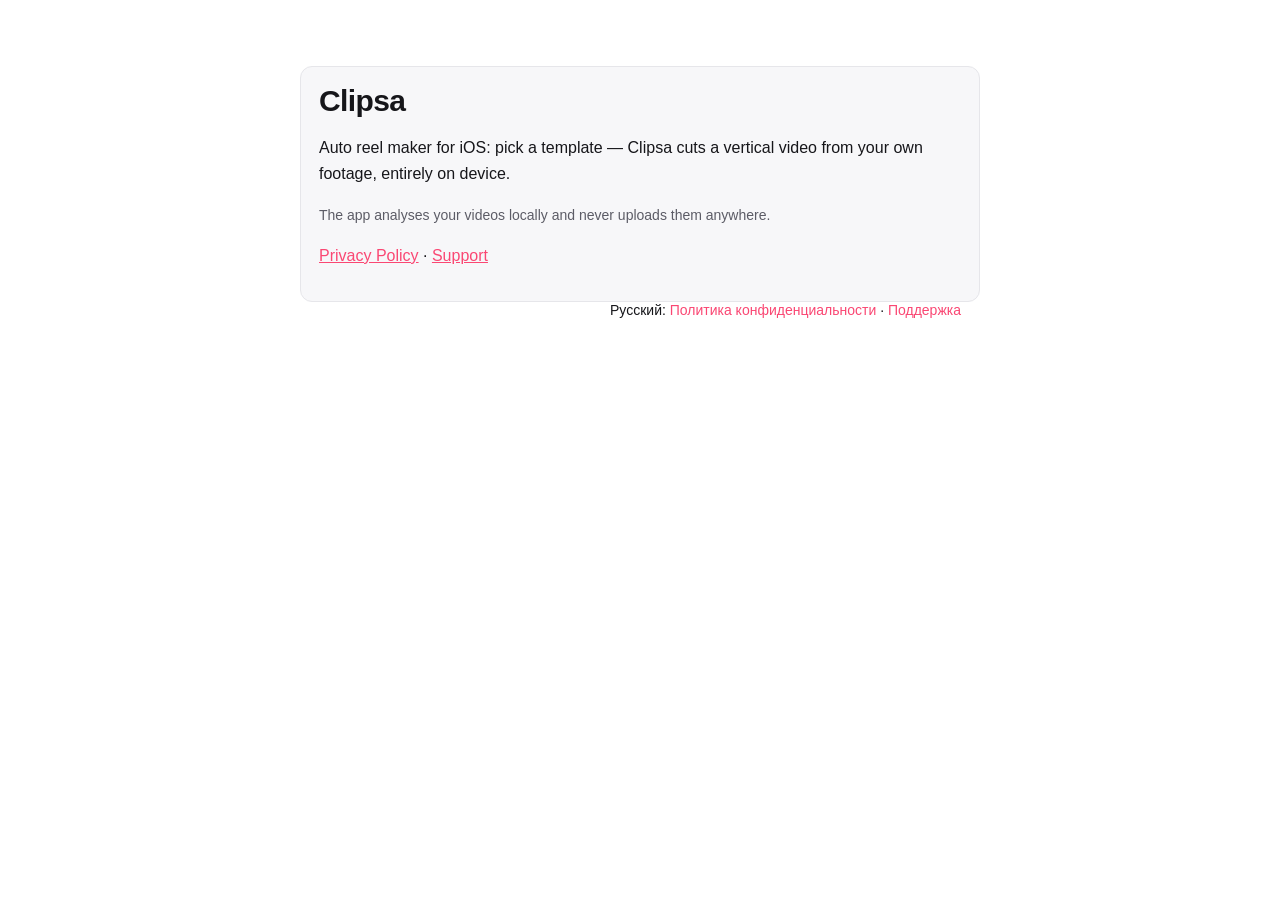
==== index.html @ 0dee048f "Clipsa site: privacy and support pages (EN/RU)" ====
<!doctype html>
<html lang="en">
<head>
<meta charset="utf-8">
<meta name="viewport" content="width=device-width, initial-scale=1">
<title>Clipsa</title>
<link rel="stylesheet" href="style.css">
</head>
<body>
<div class="wrap">
  <div class="card">
    <h1>Clipsa</h1>
    <p>Auto reel maker for iOS: pick a template — Clipsa cuts a vertical video from your own footage, entirely on device.</p>
    <p class="muted">The app analyses your videos locally and never uploads them anywhere.</p>
    <p>
      <a href="privacy.html">Privacy Policy</a> · <a href="support.html">Support</a>
    </p>
    <p class="lang">
      Русский: <a href="privacy-ru.html">Политика конфиденциальности</a> · <a href="support-ru.html">Поддержка</a>
    </p>
  </div>
</div>
</body>
</html>
---- style.css ----
:root {
  color-scheme: light dark;
  --bg: #ffffff;
  --fg: #16161a;
  --muted: #5c5c66;
  --line: #e6e6ea;
  --accent: #fa4773;
  --card: #f7f7f9;
}
@media (prefers-color-scheme: dark) {
  :root { --bg:#0d0d0f; --fg:#f2f2f5; --muted:#a0a0ac; --line:#26262c; --card:#16161a; }
}
* { box-sizing: border-box; }
body {
  margin: 0;
  background: var(--bg);
  color: var(--fg);
  font: 16px/1.65 -apple-system, BlinkMacSystemFont, "Segoe UI", Roboto, Helvetica, Arial, sans-serif;
  -webkit-text-size-adjust: 100%;
}
.wrap { max-width: 720px; margin: 0 auto; padding: 48px 20px 80px; }
header { border-bottom: 1px solid var(--line); padding-bottom: 20px; margin-bottom: 28px; }
h1 { font-size: 30px; line-height: 1.2; margin: 0 0 6px; letter-spacing: -0.02em; }
h2 { font-size: 20px; margin: 34px 0 10px; letter-spacing: -0.01em; }
h3 { font-size: 16px; margin: 22px 0 6px; }
p, li { color: var(--fg); }
.muted { color: var(--muted); font-size: 14px; margin: 0; }
ul { padding-left: 20px; }
li { margin: 6px 0; }
a { color: var(--accent); }
.card { background: var(--card); border: 1px solid var(--line); border-radius: 12px; padding: 16px 18px; margin: 18px 0; }
.en { border-top: 1px solid var(--line); margin-top: 44px; padding-top: 24px; }
.en h2 { margin-top: 0; }
footer { border-top: 1px solid var(--line); margin-top: 44px; padding-top: 18px; }
.lang { float: right; font-size: 14px; }
.lang a { text-decoration: none; }
@media (max-width: 480px) { .lang { float: none; display: block; margin-bottom: 10px; } }
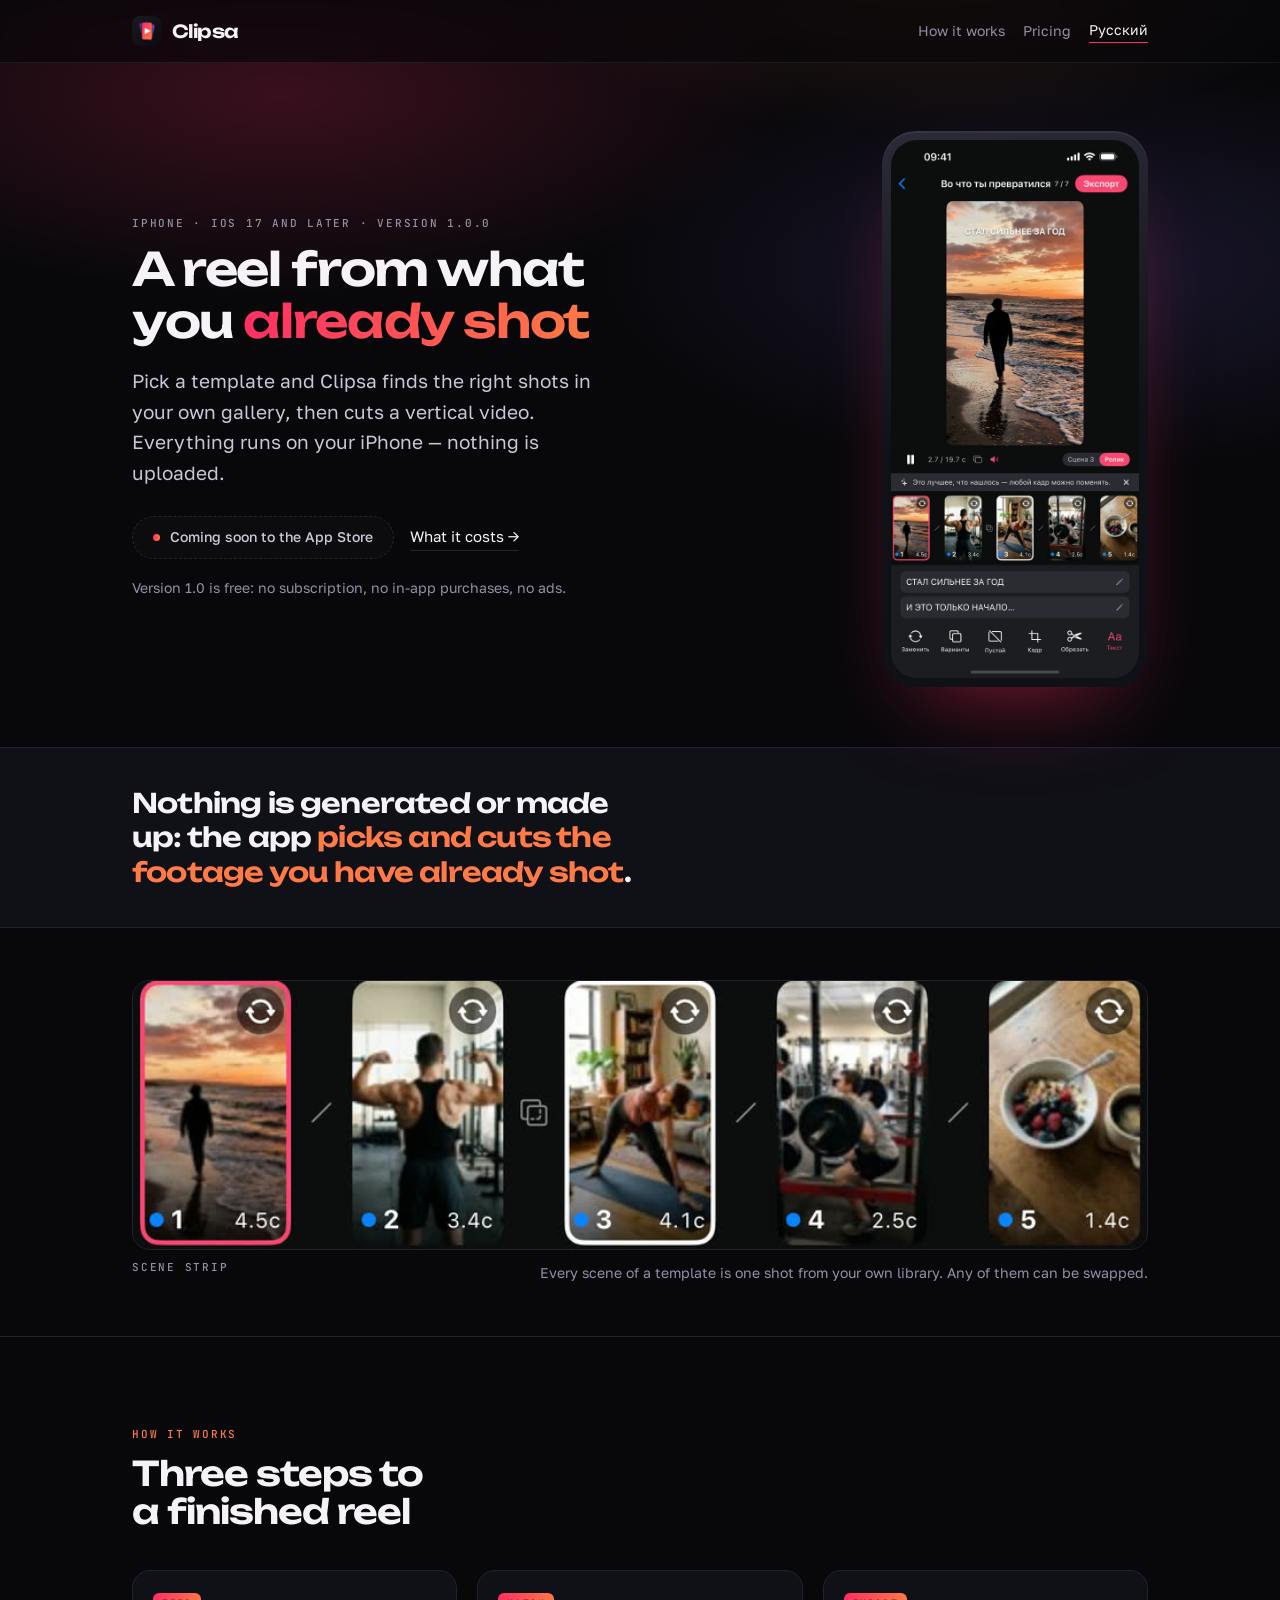
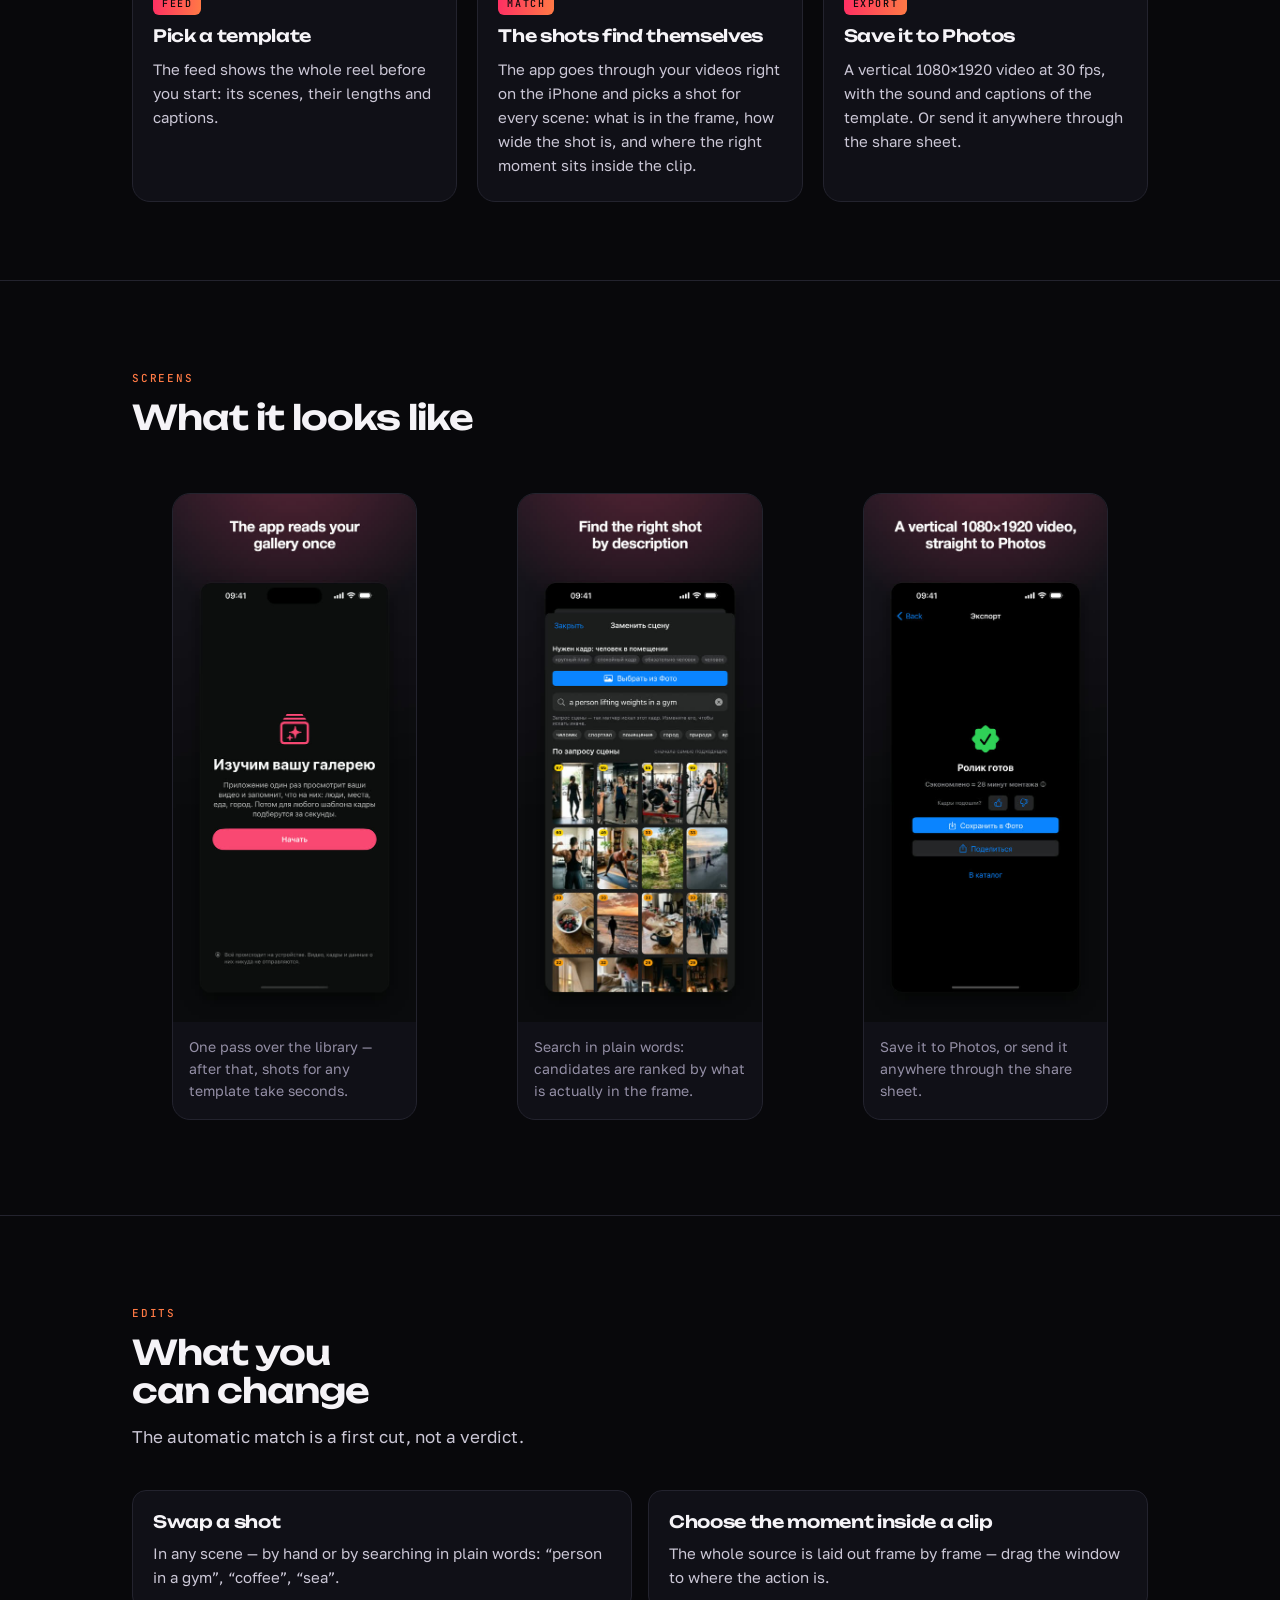
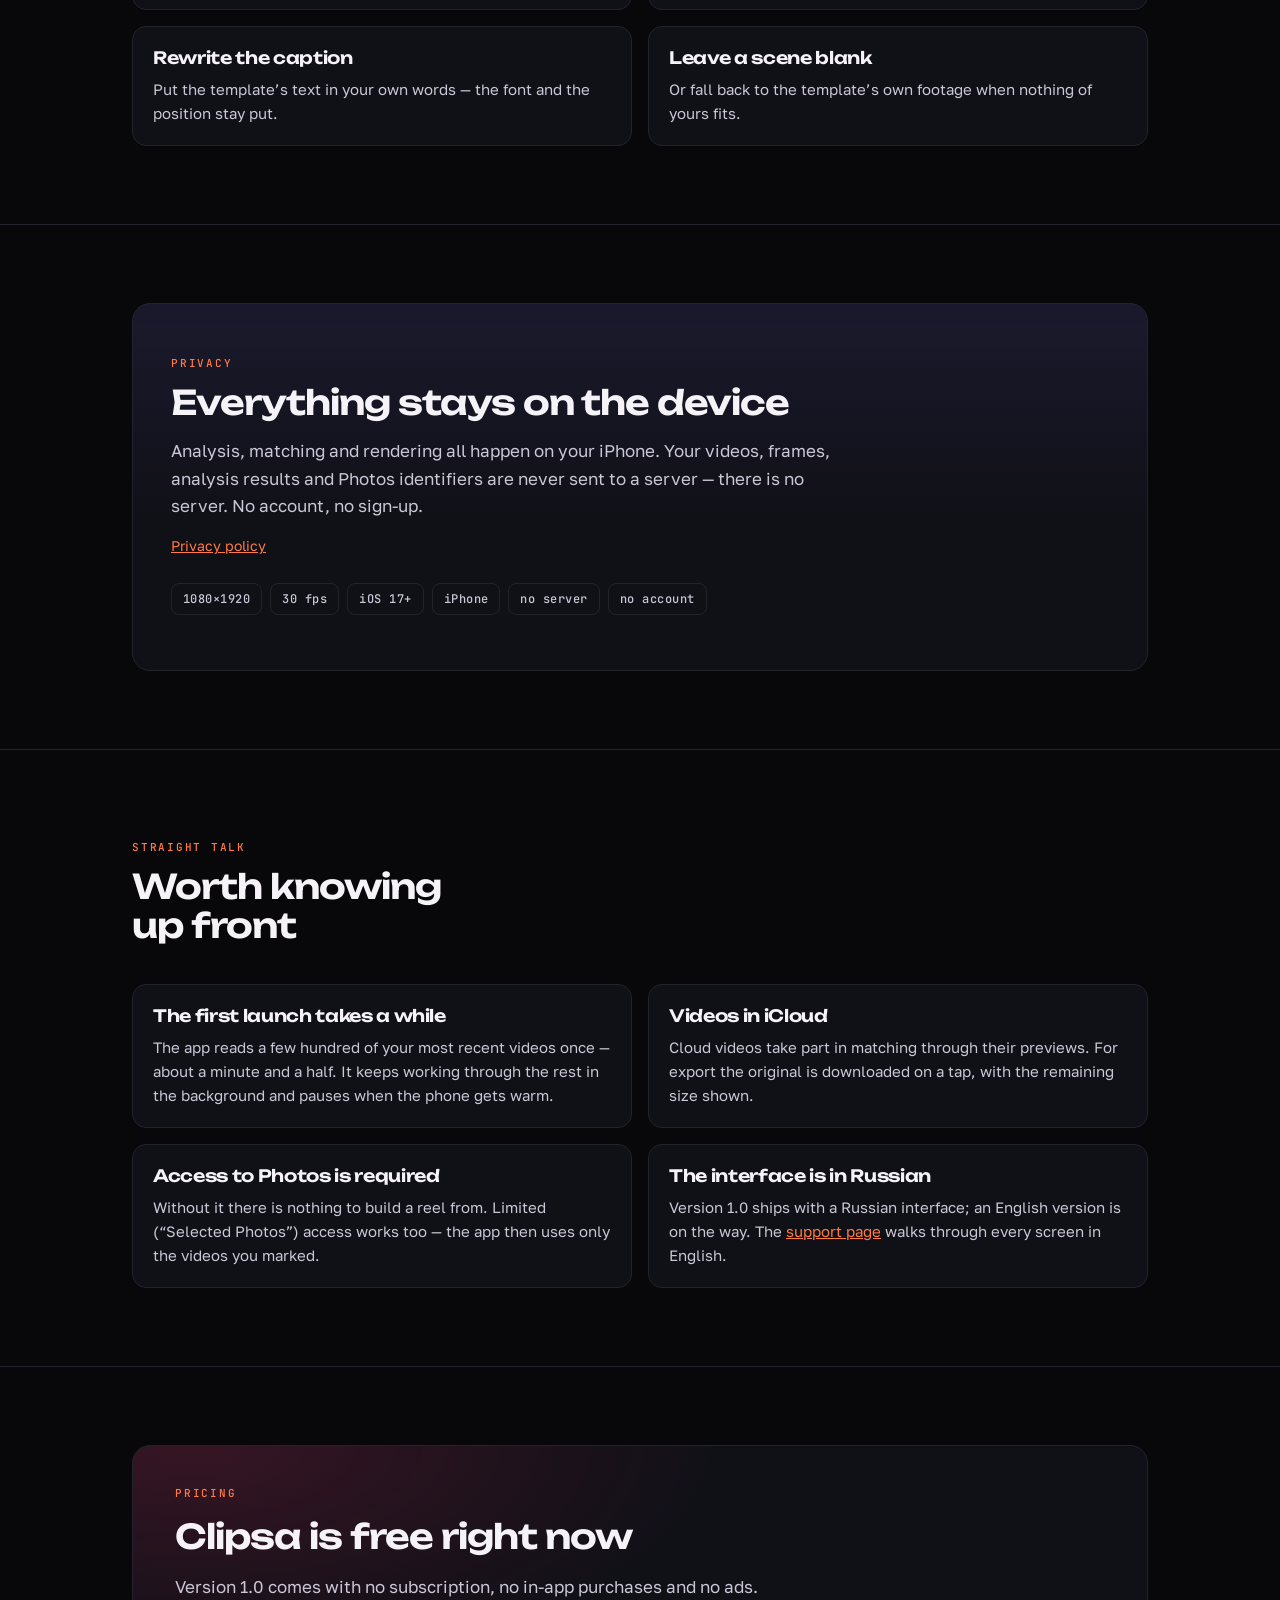
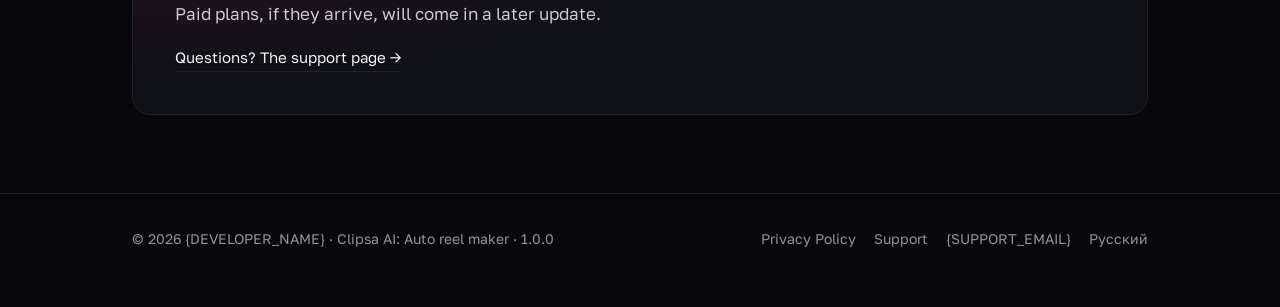
==== commit 1a044fa4: "Landing: RU with a subscription stub, EN" ====
--- a/index.html
+++ b/index.html
@@ -1,24 +1,250 @@
 <!doctype html>
+<!-- Плейсхолдеры: {DEVELOPER_NAME} — имя/юрлицо разработчика, {SUPPORT_EMAIL} — адрес поддержки.
+     Публикуется на https://clipsa.app/ (основная, английская версия); русская — ru.html.
+     Кнопки оплаты на английской версии нет намеренно — только заглушка «Coming soon to the App Store». -->
 <html lang="en">
 <head>
 <meta charset="utf-8">
 <meta name="viewport" content="width=device-width, initial-scale=1">
-<title>Clipsa</title>
-<link rel="stylesheet" href="style.css">
+<title>Clipsa — a reel from footage you already shot</title>
+<meta name="description" content="Clipsa turns the videos already sitting in your Photos library into a short vertical reel. Pick a template and the shots find themselves. Everything runs on your iPhone — nothing is uploaded.">
+<link rel="icon" href="img/icon-256.png" sizes="256x256">
+<link rel="apple-touch-icon" href="img/icon-256.png">
+<meta property="og:type" content="website">
+<meta property="og:site_name" content="Clipsa">
+<meta property="og:locale" content="en_US">
+<meta property="og:title" content="Clipsa — a reel from footage you already shot">
+<meta property="og:description" content="Pick a template and the app finds the right shots in your own gallery, then cuts a vertical video. Everything runs on your iPhone.">
+<meta property="og:url" content="https://clipsa.app/">
+<meta property="og:image" content="https://clipsa.app/img/icon-512.png">
+<link rel="canonical" href="https://clipsa.app/">
+<link rel="alternate" hreflang="en" href="https://clipsa.app/index.html">
+<link rel="alternate" hreflang="ru" href="https://clipsa.app/ru.html">
+<link rel="preconnect" href="https://fonts.googleapis.com">
+<link rel="preconnect" href="https://fonts.gstatic.com" crossorigin>
+<link rel="stylesheet" href="https://fonts.googleapis.com/css2?family=Golos+Text:wght@400;500;600&family=JetBrains+Mono:wght@500&family=Unbounded:wght@600&display=swap">
+<link rel="stylesheet" href="landing.css">
 </head>
 <body>
-<div class="wrap">
-  <div class="card">
-    <h1>Clipsa</h1>
-    <p>Auto reel maker for iOS: pick a template — Clipsa cuts a vertical video from your own footage, entirely on device.</p>
-    <p class="muted">The app analyses your videos locally and never uploads them anywhere.</p>
-    <p>
-      <a href="privacy.html">Privacy Policy</a> · <a href="support.html">Support</a>
-    </p>
-    <p class="lang">
-      Русский: <a href="privacy-ru.html">Политика конфиденциальности</a> · <a href="support-ru.html">Поддержка</a>
+
+<header class="top">
+  <div class="shell top__row">
+    <a class="brand" href="index.html">
+      <img src="img/icon-256.png" alt="" width="30" height="30">
+      <b>Clipsa</b>
+    </a>
+    <nav class="top__links">
+      <a href="#how">How it works</a>
+      <a href="#subscription">Pricing</a>
+      <a class="top__lang" href="ru.html" lang="ru" hreflang="ru">Русский</a>
+    </nav>
+  </div>
+</header>
+
+<main>
+
+  <section class="hero">
+    <div class="shell hero__grid">
+      <div>
+        <p class="eyebrow">iPhone · iOS 17 and later · version 1.0.0</p>
+        <h1 class="hero__title">A reel from what<br>you <span class="grad">already shot</span></h1>
+        <p class="lead hero__lead">Pick a template and Clipsa finds the right shots in your own
+          gallery, then cuts a vertical video. Everything runs on your iPhone — nothing is
+          uploaded.</p>
+        <div class="cta-row">
+          <span class="badge-soon"><span class="dot"></span>Coming soon to the App Store</span>
+          <a class="link-arrow" href="#subscription">What it costs →</a>
+        </div>
+        <p class="note hero__free">Version 1.0 is free: no subscription, no in-app purchases,
+          no ads.</p>
+      </div>
+      <div class="hero__shot">
+        <img src="img/hero-editor.jpg" width="560" height="1214"
+             alt="The Clipsa editor: a vertical reel preview, the scene strip and the template captions">
+      </div>
+    </div>
+  </section>
+
+  <section class="thesis">
+    <div class="shell thesis__inner">
+      <p>Nothing is generated or made up: the app
+        <span class="em">picks and cuts the footage you have already shot</span>.</p>
+    </div>
+  </section>
+
+  <section class="strip">
+    <div class="shell">
+      <div class="strip__frame">
+        <img src="img/filmstrip.jpg" width="880" height="232"
+             alt="The scene strip in the editor: five shots from the library with scene numbers and durations">
+      </div>
+      <div class="strip__cap">
+        <p class="eyebrow">Scene strip</p>
+        <p class="note">Every scene of a template is one shot from your own library. Any of them can be swapped.</p>
+      </div>
+    </div>
+  </section>
+
+  <section class="section" id="how">
+    <div class="shell">
+      <div class="section__head">
+        <p class="eyebrow eyebrow--accent">How it works</p>
+        <h2>Three steps to a finished reel</h2>
+      </div>
+      <div class="steps">
+        <article class="step">
+          <span class="chip">Feed</span>
+          <h3>Pick a template</h3>
+          <p>The feed shows the whole reel before you start: its scenes, their lengths and captions.</p>
+        </article>
+        <article class="step">
+          <span class="chip">Match</span>
+          <h3>The shots find themselves</h3>
+          <p>The app goes through your videos right on the iPhone and picks a shot for every scene:
+            what is in the frame, how wide the shot is, and where the right moment sits inside the clip.</p>
+        </article>
+        <article class="step">
+          <span class="chip">Export</span>
+          <h3>Save it to Photos</h3>
+          <p>A vertical 1080×1920 video at 30 fps, with the sound and captions of the template.
+            Or send it anywhere through the share sheet.</p>
+        </article>
+      </div>
+    </div>
+  </section>
+
+  <section class="section">
+    <div class="shell">
+      <div class="section__head">
+        <p class="eyebrow eyebrow--accent">Screens</p>
+        <h2>What it looks like</h2>
+      </div>
+      <div class="shots">
+        <figure class="shot">
+          <img src="img/en/01.jpg" width="520" height="1127" loading="lazy"
+               alt="Onboarding screen: the app reads the library once">
+          <figcaption>One pass over the library — after that, shots for any template take seconds.</figcaption>
+        </figure>
+        <figure class="shot">
+          <img src="img/en/04.jpg" width="520" height="1127" loading="lazy"
+               alt="The replace-scene sheet: searching for a shot by description with ranked candidates">
+          <figcaption>Search in plain words: candidates are ranked by what is actually in the frame.</figcaption>
+        </figure>
+        <figure class="shot">
+          <img src="img/en/05.jpg" width="520" height="1127" loading="lazy"
+               alt="The finished-reel screen, ready to save to Photos">
+          <figcaption>Save it to Photos, or send it anywhere through the share sheet.</figcaption>
+        </figure>
+      </div>
+    </div>
+  </section>
+
+  <section class="section">
+    <div class="shell">
+      <div class="section__head">
+        <p class="eyebrow eyebrow--accent">Edits</p>
+        <h2>What you can change</h2>
+        <p class="body">The automatic match is a first cut, not a verdict.</p>
+      </div>
+      <div class="cards">
+        <article class="card2">
+          <h3>Swap a shot</h3>
+          <p>In any scene — by hand or by searching in plain words: “person in a gym”, “coffee”, “sea”.</p>
+        </article>
+        <article class="card2">
+          <h3>Choose the moment inside a clip</h3>
+          <p>The whole source is laid out frame by frame — drag the window to where the action is.</p>
+        </article>
+        <article class="card2">
+          <h3>Rewrite the caption</h3>
+          <p>Put the template’s text in your own words — the font and the position stay put.</p>
+        </article>
+        <article class="card2">
+          <h3>Leave a scene blank</h3>
+          <p>Or fall back to the template’s own footage when nothing of yours fits.</p>
+        </article>
+      </div>
+    </div>
+  </section>
+
+  <section class="section">
+    <div class="shell">
+      <div class="privacy">
+        <p class="eyebrow eyebrow--accent">Privacy</p>
+        <h2>Everything stays on the device</h2>
+        <p class="body">Analysis, matching and rendering all happen on your iPhone. Your videos,
+          frames, analysis results and Photos identifiers are never sent to a server — there is
+          no server. No account, no sign-up.</p>
+        <p class="note"><a href="privacy.html">Privacy policy</a></p>
+        <ul class="specs">
+          <li>1080×1920</li>
+          <li>30 fps</li>
+          <li>iOS 17+</li>
+          <li>iPhone</li>
+          <li>no server</li>
+          <li>no account</li>
+        </ul>
+      </div>
+    </div>
+  </section>
+
+  <section class="section">
+    <div class="shell">
+      <div class="section__head">
+        <p class="eyebrow eyebrow--accent">Straight talk</p>
+        <h2>Worth knowing up front</h2>
+      </div>
+      <div class="cards">
+        <article class="card2">
+          <h3>The first launch takes a while</h3>
+          <p>The app reads a few hundred of your most recent videos once — about a minute and
+            a half. It keeps working through the rest in the background and pauses when the
+            phone gets warm.</p>
+        </article>
+        <article class="card2">
+          <h3>Videos in iCloud</h3>
+          <p>Cloud videos take part in matching through their previews. For export the original
+            is downloaded on a tap, with the remaining size shown.</p>
+        </article>
+        <article class="card2">
+          <h3>Access to Photos is required</h3>
+          <p>Without it there is nothing to build a reel from. Limited (“Selected Photos”) access
+            works too — the app then uses only the videos you marked.</p>
+        </article>
+        <article class="card2">
+          <h3>The interface is in Russian</h3>
+          <p>Version 1.0 ships with a Russian interface; an English version is on the way. The
+            <a href="support.html">support page</a> walks through every screen in English.</p>
+        </article>
+      </div>
+    </div>
+  </section>
+
+  <section class="section" id="subscription">
+    <div class="shell">
+      <div class="pay">
+        <p class="eyebrow eyebrow--accent">Pricing</p>
+        <h2>Clipsa is free right now</h2>
+        <p class="body">Version 1.0 comes with no subscription, no in-app purchases and no ads.
+          Paid plans, if they arrive, will come in a later update.</p>
+        <a class="link-arrow" href="support.html">Questions? The support page →</a>
+      </div>
+    </div>
+  </section>
+
+</main>
+
+<footer class="foot">
+  <div class="shell foot__row">
+    <p class="note">© 2026 {DEVELOPER_NAME} · Clipsa AI: Auto reel maker · 1.0.0</p>
+    <p class="foot__links">
+      <a href="privacy.html">Privacy Policy</a>
+      <a href="support.html">Support</a>
+      <a href="mailto:{SUPPORT_EMAIL}">{SUPPORT_EMAIL}</a>
+      <a href="ru.html" lang="ru" hreflang="ru">Русский</a>
     </p>
   </div>
-</div>
+</footer>
+
 </body>
 </html>
--- a/landing.css
+++ b/landing.css
@@ -0,0 +1,448 @@
+/* Clipsa landing — самодостаточный стиль лендинга (docs/site/index.html, ru.html).
+   privacy/support используют style.css и этот файл не подключают. */
+
+:root {
+  color-scheme: dark;
+
+  --ink:        #08080b;
+  --ink-2:      #101017;
+  --ink-3:      #17171f;
+  --line:       #23232e;
+  --line-soft:  rgba(255, 255, 255, 0.07);
+
+  --fg:         #f5f3f7;
+  --fg-dim:     #cbc7d6;
+  --muted:      #948fa6;
+
+  --accent:     #ff2e63;
+  --accent-2:   #ff7a45;
+  --violet:     #7b6be8;
+
+  --maxw:       1060px;
+  --gutter:     22px;
+  --radius:     18px;
+
+  --font-display: "Unbounded", "Golos Text", "Helvetica Neue", Arial, sans-serif;
+  --font-body:    "Golos Text", -apple-system, BlinkMacSystemFont, "Segoe UI", Roboto, Helvetica, Arial, sans-serif;
+  --font-mono:    "JetBrains Mono", ui-monospace, SFMono-Regular, Menlo, Consolas, monospace;
+}
+
+* { box-sizing: border-box; }
+
+html { -webkit-text-size-adjust: 100%; }
+
+body {
+  margin: 0;
+  background: var(--ink);
+  color: var(--fg);
+  font: 400 17px/1.6 var(--font-body);
+  overflow-x: hidden;
+}
+
+img { max-width: 100%; height: auto; display: block; }
+
+a { color: var(--fg); }
+
+:focus-visible {
+  outline: 2px solid var(--accent-2);
+  outline-offset: 3px;
+  border-radius: 4px;
+}
+
+/* ---------- строительные блоки ---------- */
+
+.shell { width: 100%; max-width: var(--maxw); margin: 0 auto; padding: 0 var(--gutter); }
+
+.eyebrow {
+  font: 500 11px/1 var(--font-mono);
+  letter-spacing: 0.16em;
+  text-transform: uppercase;
+  color: var(--muted);
+  margin: 0 0 14px;
+}
+.eyebrow--accent { color: var(--accent-2); }
+
+h1, h2, h3 {
+  font-family: var(--font-display);
+  font-weight: 600;
+  letter-spacing: -0.03em;
+  line-height: 1.12;
+  text-wrap: balance;
+  margin: 0;
+}
+
+h1 { font-size: clamp(29px, 5.2vw, 46px); }
+h2 { font-size: clamp(24px, 4.2vw, 34px); }
+h3 { font-size: 17px; letter-spacing: -0.02em; line-height: 1.3; }
+
+p { margin: 0; }
+
+.lead   { font-size: clamp(16px, 2.1vw, 19px); color: var(--fg-dim); max-width: 46ch; }
+.note   { font-size: 14px; color: var(--muted); }
+.body   { color: var(--fg-dim); }
+
+.hairline { height: 1px; background: var(--line); border: 0; margin: 0; }
+
+/* ---------- шапка ---------- */
+
+.top {
+  position: relative;
+  z-index: 3;
+  border-bottom: 1px solid var(--line-soft);
+  background: rgba(8, 8, 11, 0.72);
+  backdrop-filter: saturate(160%) blur(12px);
+}
+.top__row {
+  display: flex;
+  align-items: center;
+  justify-content: space-between;
+  gap: 16px;
+  min-height: 62px;
+}
+.brand {
+  display: inline-flex;
+  align-items: center;
+  gap: 10px;
+  text-decoration: none;
+  color: var(--fg);
+}
+.brand img { width: 30px; height: 30px; border-radius: 8px; }
+.brand b {
+  font: 600 18px/1 var(--font-display);
+  letter-spacing: -0.03em;
+}
+.top__links {
+  display: flex;
+  align-items: center;
+  gap: 18px;
+  font-size: 14px;
+}
+.top__links a { color: var(--muted); text-decoration: none; }
+.top__links a:hover { color: var(--fg); }
+.top__lang { color: var(--fg) !important; border-bottom: 1px solid var(--accent); padding-bottom: 1px; }
+
+/* ---------- герой ---------- */
+
+.hero { position: relative; padding: clamp(40px, 6.5vw, 68px) 0 clamp(38px, 5.5vw, 60px); }
+.hero::before {
+  content: "";
+  position: absolute;
+  inset: -180px 0 auto;
+  height: 620px;
+  background:
+    radial-gradient(58% 46% at 22% 34%, rgba(255, 46, 99, 0.20), transparent 70%),
+    radial-gradient(46% 40% at 72% 12%, rgba(255, 122, 69, 0.15), transparent 72%),
+    radial-gradient(50% 44% at 84% 62%, rgba(123, 107, 232, 0.16), transparent 74%);
+  pointer-events: none;
+  z-index: 0;
+}
+.hero__grid {
+  position: relative;
+  z-index: 1;
+  display: grid;
+  gap: clamp(34px, 5vw, 56px);
+  align-items: center;
+}
+.hero__title .grad {
+  background: linear-gradient(96deg, var(--accent), var(--accent-2));
+  -webkit-background-clip: text;
+  background-clip: text;
+  color: transparent;
+}
+.hero__lead { margin-top: 20px; }
+.hero__free { margin-top: 18px; }
+
+.hero__shot {
+  position: relative;
+  justify-self: center;
+  width: min(272px, 78vw);
+  padding: 9px;
+  border-radius: 34px;
+  background: linear-gradient(170deg, #2b2b38, #101017 55%);
+  box-shadow: 0 40px 90px -40px rgba(255, 46, 99, 0.55), 0 2px 0 rgba(255, 255, 255, 0.05) inset;
+}
+.hero__shot img { border-radius: 26px; width: 100%; }
+
+/* ---------- кнопки ---------- */
+
+.cta-row {
+  display: flex;
+  flex-wrap: wrap;
+  align-items: center;
+  gap: 12px 16px;
+  margin-top: 28px;
+}
+.btn {
+  display: inline-flex;
+  align-items: center;
+  gap: 9px;
+  padding: 13px 22px;
+  border-radius: 999px;
+  font: 600 15px/1 var(--font-body);
+  text-decoration: none;
+  border: 1px solid transparent;
+  transition: transform 0.15s ease, box-shadow 0.15s ease, background-color 0.15s ease;
+}
+.btn--primary {
+  background: linear-gradient(96deg, var(--accent), var(--accent-2));
+  color: #14060c;
+  box-shadow: 0 14px 34px -16px rgba(255, 60, 90, 0.9);
+}
+.btn--primary:hover { transform: translateY(-1px); box-shadow: 0 20px 40px -16px rgba(255, 60, 90, 0.95); }
+.btn--ghost {
+  background: var(--ink-2);
+  border-color: var(--line);
+  color: var(--fg);
+}
+.btn--ghost:hover { background: var(--ink-3); }
+
+/* бейдж-заглушка магазина: не ссылка, ничего не обещает */
+.badge-soon {
+  display: inline-flex;
+  align-items: center;
+  gap: 10px;
+  padding: 12px 20px;
+  border-radius: 999px;
+  border: 1px dashed var(--line);
+  background: rgba(255, 255, 255, 0.02);
+  color: var(--fg-dim);
+  font: 500 14px/1.2 var(--font-body);
+}
+.badge-soon .dot {
+  width: 7px;
+  height: 7px;
+  border-radius: 50%;
+  background: linear-gradient(96deg, var(--accent), var(--accent-2));
+  flex: none;
+}
+.link-arrow {
+  color: var(--fg);
+  font-size: 15px;
+  text-decoration: none;
+  border-bottom: 1px solid var(--line);
+  padding-bottom: 2px;
+}
+.link-arrow:hover { border-bottom-color: var(--accent); }
+
+/* ---------- тезис ---------- */
+
+.thesis { border-top: 1px solid var(--line); border-bottom: 1px solid var(--line); background: var(--ink-2); }
+.thesis__inner { padding: clamp(26px, 4vw, 38px) var(--gutter); }
+.thesis p {
+  font-family: var(--font-display);
+  font-weight: 600;
+  font-size: clamp(19px, 2.9vw, 27px);
+  line-height: 1.28;
+  letter-spacing: -0.03em;
+  text-wrap: balance;
+  max-width: 30ch;
+}
+.thesis .em { color: var(--accent-2); }
+
+/* ---------- полоса сцен ---------- */
+
+.strip { padding: clamp(34px, 5vw, 52px) 0; }
+.strip__frame {
+  border: 1px solid var(--line);
+  border-radius: var(--radius);
+  overflow: hidden;
+  background: var(--ink-2);
+}
+.strip__frame img { width: 100%; }
+.strip__cap .eyebrow { margin: 0; }
+.strip__cap {
+  display: flex;
+  flex-wrap: wrap;
+  gap: 6px 14px;
+  justify-content: space-between;
+  margin-top: 12px;
+}
+
+/* ---------- секции ---------- */
+
+.section { padding: clamp(46px, 7vw, 78px) 0; border-top: 1px solid var(--line); }
+.section__head { max-width: 40ch; margin-bottom: clamp(26px, 4vw, 40px); }
+.section__head p { margin-top: 14px; }
+
+.steps { display: grid; gap: 18px; }
+.step {
+  border: 1px solid var(--line);
+  border-radius: var(--radius);
+  background: var(--ink-2);
+  padding: 22px 20px 24px;
+  display: flex;
+  flex-direction: column;
+  gap: 10px;
+}
+.chip {
+  align-self: flex-start;
+  font: 500 10px/1 var(--font-mono);
+  letter-spacing: 0.16em;
+  text-transform: uppercase;
+  color: var(--ink);
+  background: linear-gradient(96deg, var(--accent), var(--accent-2));
+  padding: 6px 9px;
+  border-radius: 6px;
+}
+.step p { font-size: 15px; color: var(--fg-dim); }
+
+/* галерея экранов */
+.shots { display: grid; gap: 20px; }
+.shot {
+  border: 1px solid var(--line);
+  border-radius: var(--radius);
+  background: var(--ink-2);
+  overflow: hidden;
+  min-width: 0;
+}
+.shot img { width: 100%; }
+.shot figcaption { padding: 14px 16px 16px; font-size: 14px; color: var(--muted); }
+
+/* карточки «что можно поправить» и «что стоит знать» */
+.cards { display: grid; gap: 16px; }
+.card2 {
+  border: 1px solid var(--line);
+  border-radius: 14px;
+  background: var(--ink-2);
+  padding: 20px;
+  display: flex;
+  flex-direction: column;
+  gap: 8px;
+}
+.card2 p { font-size: 15px; color: var(--fg-dim); }
+.card2 a { color: var(--accent-2); }
+
+/* приватность */
+.privacy {
+  border: 1px solid var(--line);
+  border-radius: var(--radius);
+  background:
+    linear-gradient(180deg, rgba(123, 107, 232, 0.10), transparent 60%),
+    var(--ink-2);
+  padding: clamp(24px, 4vw, 38px);
+}
+.privacy p { margin-top: 16px; max-width: 62ch; }
+.privacy a { color: var(--accent-2); }
+
+/* характеристики */
+.specs {
+  display: flex;
+  flex-wrap: wrap;
+  gap: 8px;
+  margin-top: 26px;
+  padding: 0;
+  list-style: none;
+}
+.specs li {
+  font: 500 12px/1 var(--font-mono);
+  font-variant-numeric: tabular-nums;
+  letter-spacing: 0.04em;
+  color: var(--fg-dim);
+  border: 1px solid var(--line);
+  border-radius: 8px;
+  padding: 9px 11px;
+  background: var(--ink-2);
+}
+
+/* ---------- подписка ---------- */
+
+.pay {
+  border: 1px solid var(--line);
+  border-radius: var(--radius);
+  background:
+    radial-gradient(80% 130% at 6% 0%, rgba(255, 46, 99, 0.16), transparent 66%),
+    var(--ink-2);
+  padding: clamp(26px, 4.5vw, 42px);
+  display: flex;
+  flex-direction: column;
+  gap: 18px;
+  align-items: flex-start;
+}
+.pay .eyebrow { margin: 0; }
+.pay p { max-width: 54ch; }
+
+/* ---------- модалка-заглушка (:target, без внешних скриптов) ---------- */
+
+.modal { display: none; }
+.modal:target { display: block; }
+.modal__scrim {
+  position: fixed;
+  inset: 0;
+  background: rgba(4, 4, 6, 0.78);
+  z-index: 20;
+  display: block;
+}
+.modal__box {
+  position: fixed;
+  z-index: 21;
+  left: 50%;
+  top: 50%;
+  transform: translate(-50%, -50%);
+  width: min(440px, calc(100vw - 32px));
+  max-height: calc(100vh - 32px);
+  overflow-y: auto;
+  background: var(--ink-3);
+  border: 1px solid var(--line);
+  border-radius: var(--radius);
+  padding: 26px 24px;
+  box-shadow: 0 40px 90px -30px rgba(0, 0, 0, 0.9);
+}
+.modal__box h2 { font-size: clamp(21px, 4.2vw, 26px); }
+.modal__box p { margin-top: 12px; color: var(--fg-dim); font-size: 15px; }
+.modal__box .btn { margin-top: 22px; }
+
+/* ---------- подвал ---------- */
+
+.foot { border-top: 1px solid var(--line); padding: 34px 0 56px; }
+.foot__row { display: flex; flex-wrap: wrap; gap: 10px 18px; justify-content: space-between; }
+.foot a { color: var(--muted); text-decoration: none; }
+.foot a:hover { color: var(--fg); }
+.foot__links { display: flex; flex-wrap: wrap; gap: 10px 18px; font-size: 14px; }
+
+/* ---------- адаптив ---------- */
+
+@media (min-width: 720px) {
+  .steps { grid-template-columns: repeat(3, 1fr); gap: 20px; }
+  .shots { grid-template-columns: repeat(3, 1fr); }
+  .cards { grid-template-columns: repeat(2, 1fr); }
+}
+
+/* На узких экранах в шапке остаётся только переключатель языка — как на privacy/support. */
+@media (max-width: 599px) {
+  .top__links a[href^="#"] { display: none; }
+}
+
+@media (max-width: 719px) {
+  /* галерея едет горизонтально внутри своего контейнера — страница вбок не скроллится */
+  .shots {
+    display: flex;
+    gap: 14px;
+    overflow-x: auto;
+    scroll-snap-type: x mandatory;
+    scroll-padding-inline: var(--gutter);
+    padding-bottom: 6px;
+    margin-inline: calc(var(--gutter) * -1);
+    padding-inline: var(--gutter);
+    -webkit-overflow-scrolling: touch;
+  }
+  .shot { flex: 0 0 74%; scroll-snap-align: start; }
+}
+
+@media (min-width: 900px) {
+  .hero__grid { grid-template-columns: 1.05fr 0.95fr; }
+  .hero__shot { width: 266px; justify-self: end; }
+}
+
+/* ---------- движение ---------- */
+
+@media (prefers-reduced-motion: no-preference) {
+  .hero__grid > * { animation: rise 0.6s cubic-bezier(0.2, 0.7, 0.3, 1) both; }
+  .hero__grid > *:nth-child(2) { animation-delay: 0.1s; }
+  @keyframes rise {
+    from { opacity: 0; transform: translateY(14px); }
+    to   { opacity: 1; transform: none; }
+  }
+}
+@media (prefers-reduced-motion: reduce) {
+  * { animation: none !important; transition: none !important; }
+}
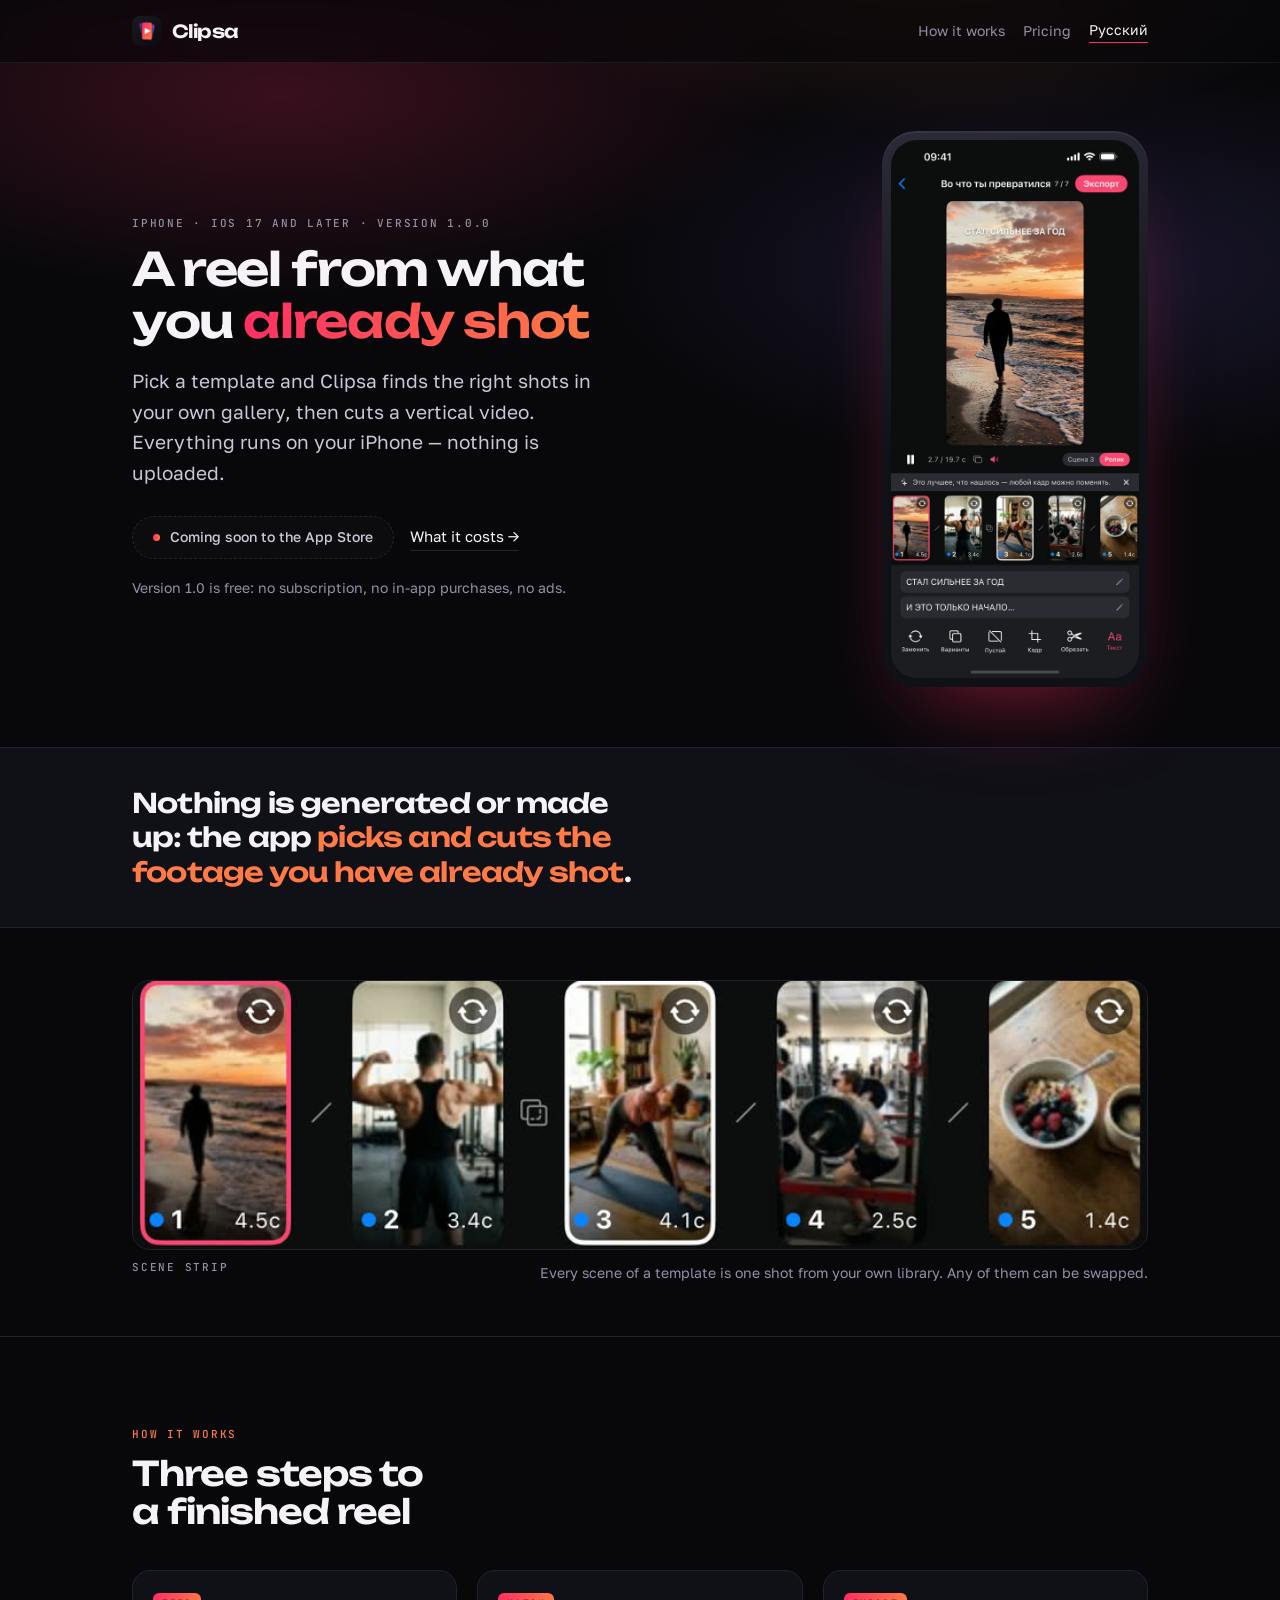
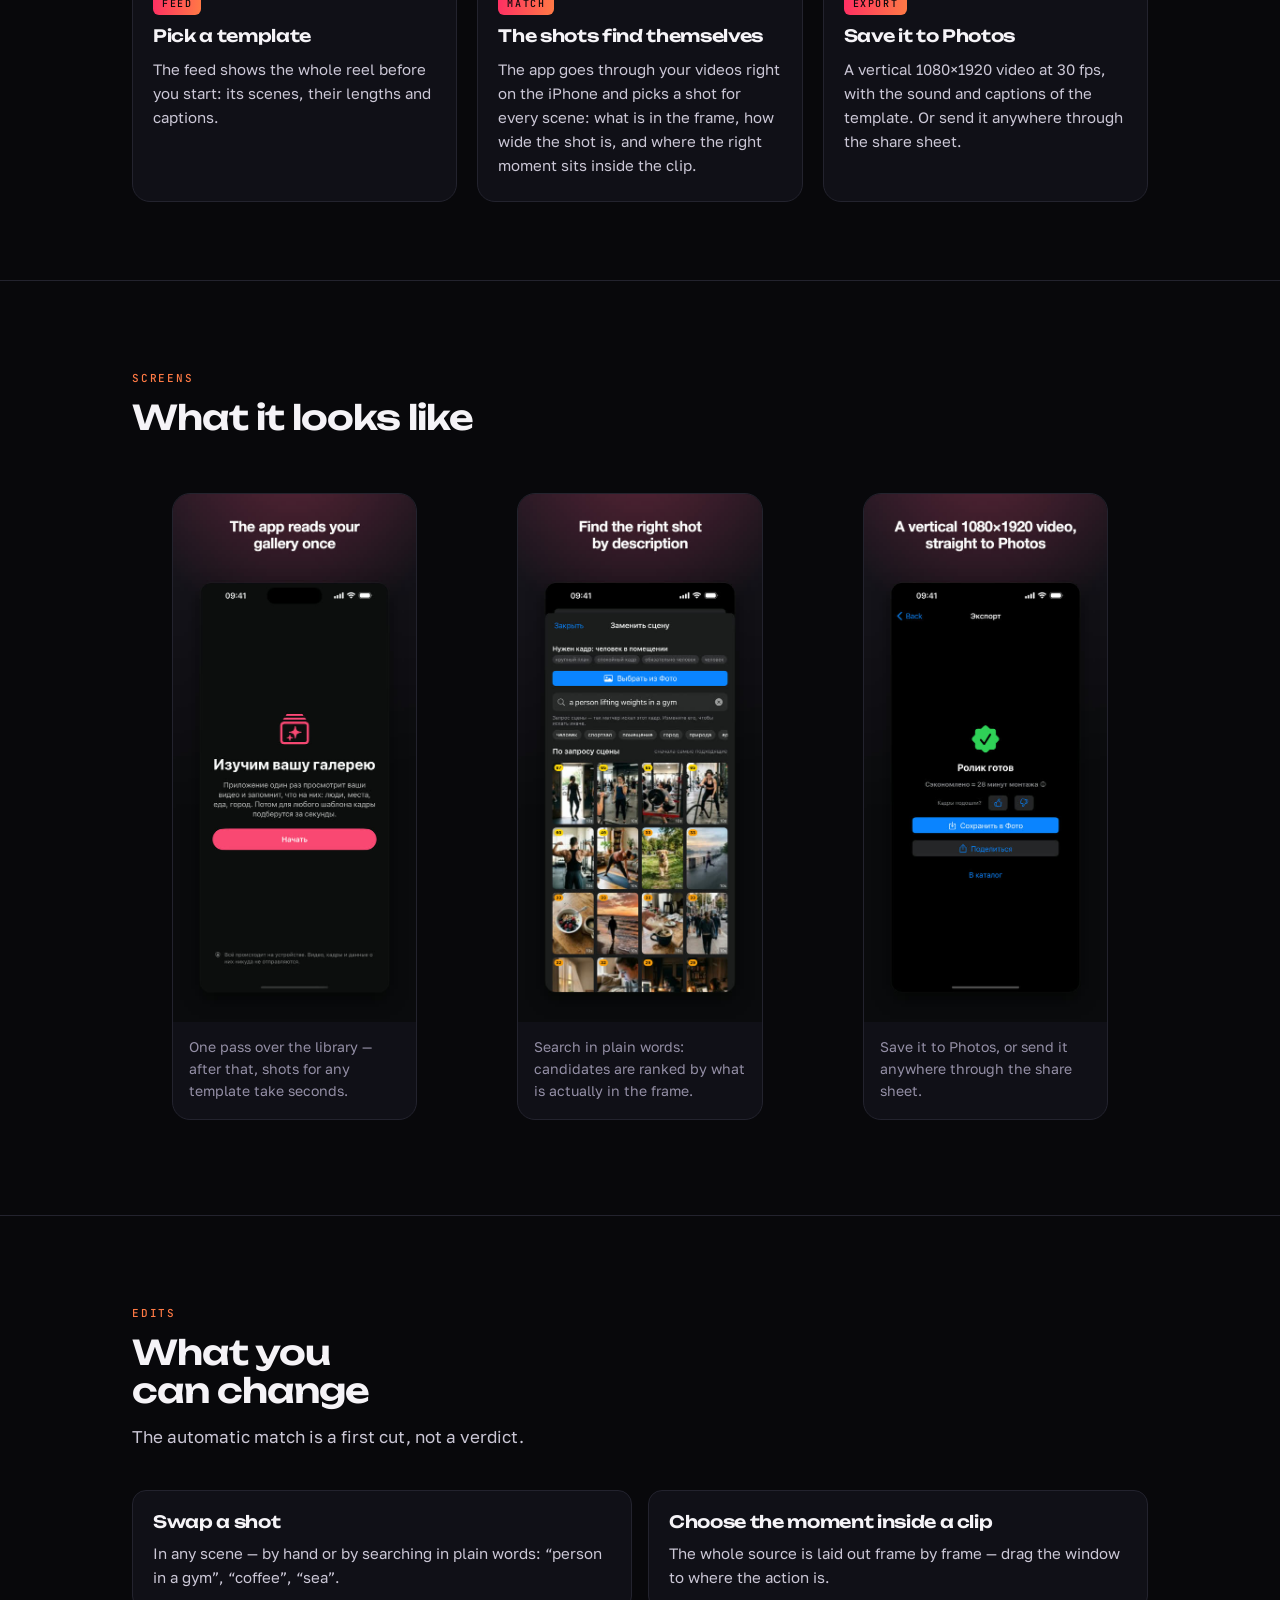
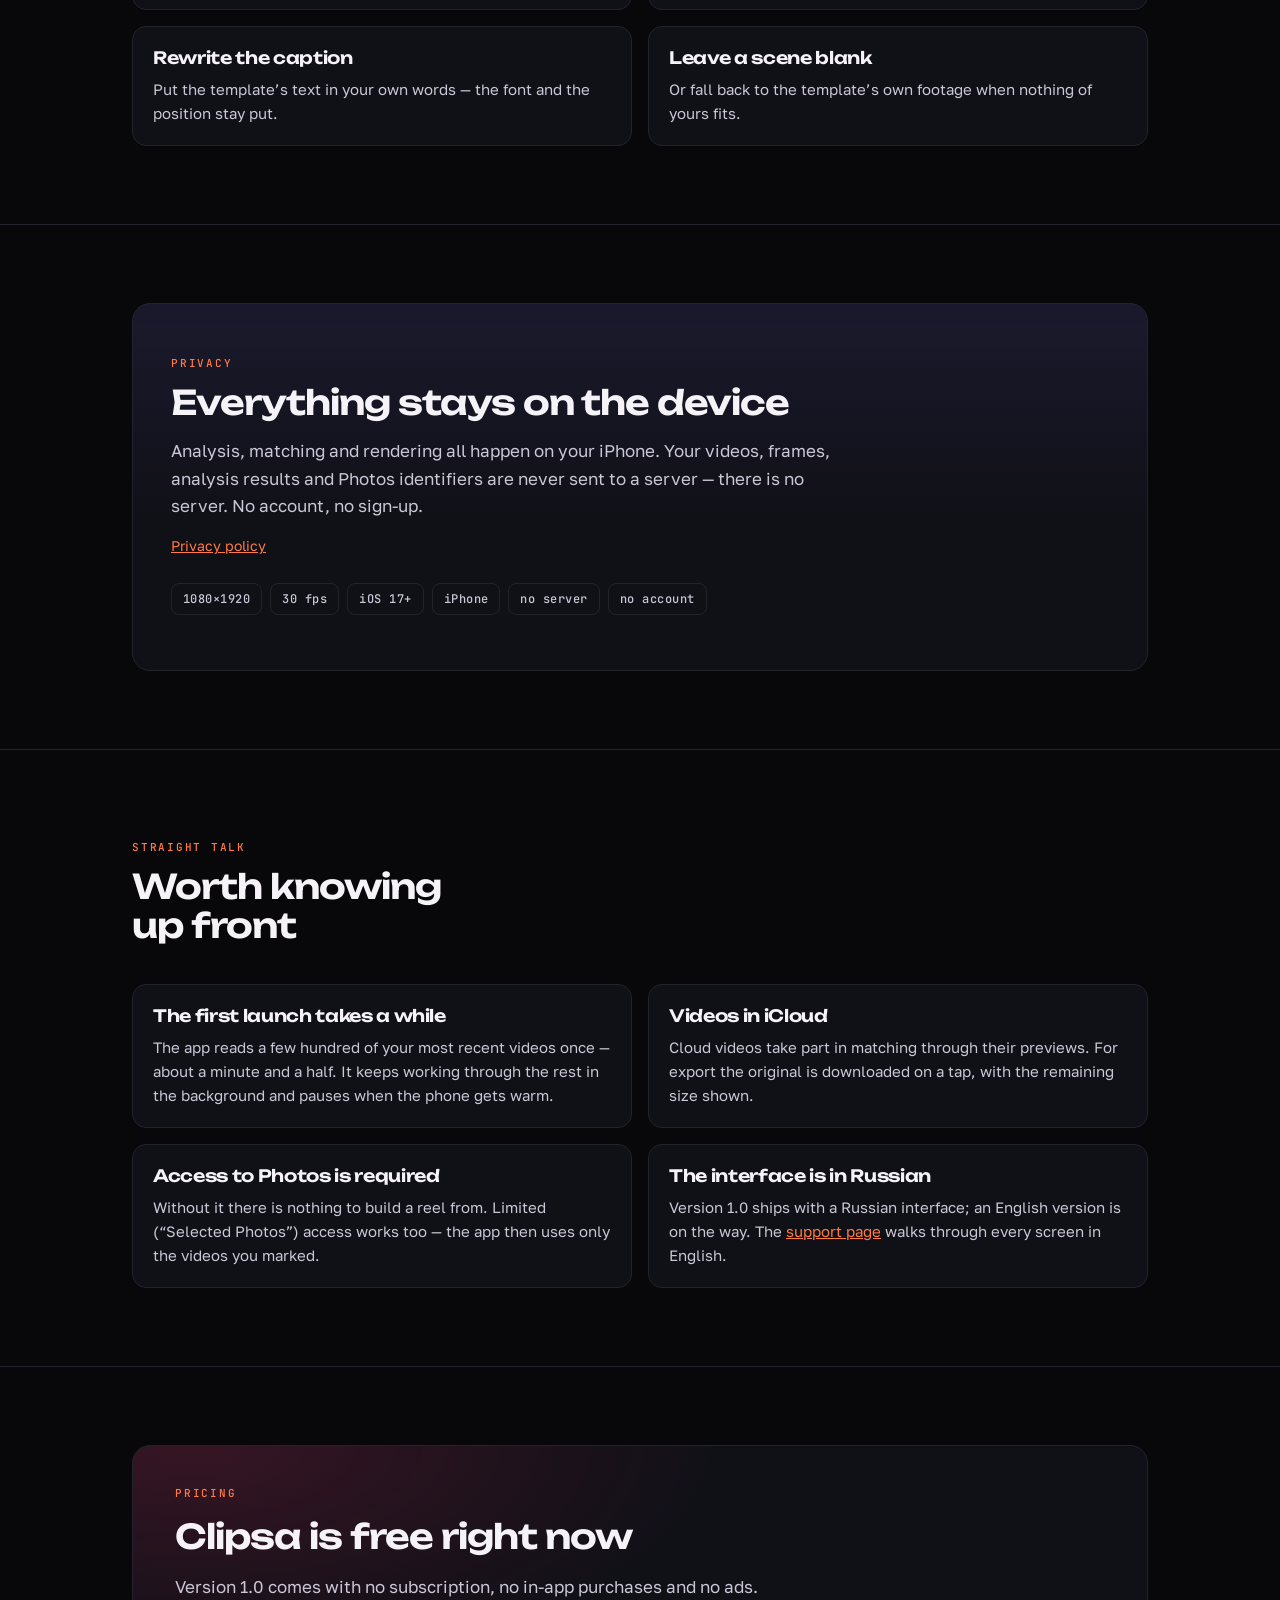
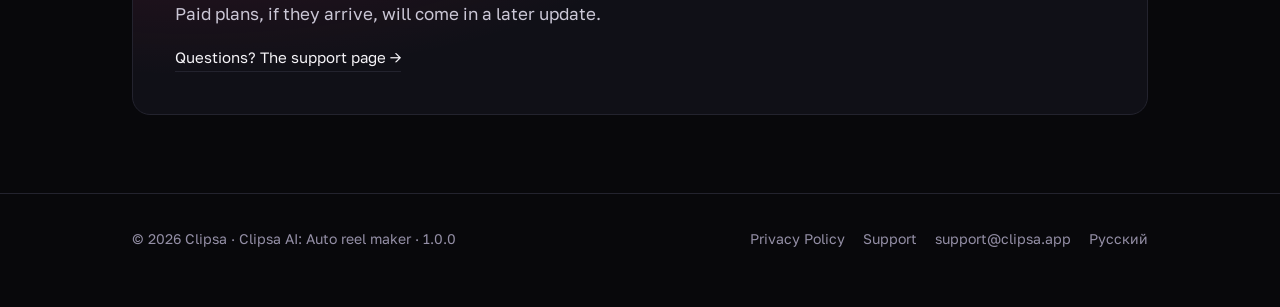
==== commit 3f5a3728: "Контакты и оператор: support@clipsa.app, privacy@clipsa.app, Vector Mesa LLC Плейсхолдеров на страни" ====
--- a/index.html
+++ b/index.html
@@ -1,5 +1,6 @@
 <!doctype html>
-<!-- Плейсхолдеры: {DEVELOPER_NAME} — имя/юрлицо разработчика, {SUPPORT_EMAIL} — адрес поддержки.
+<!-- Оператор сервиса — Vector Mesa LLC, адрес поддержки — support@clipsa.app.
+     Плейсхолдеров на страницах не осталось.
      Публикуется на https://clipsa.app/ (основная, английская версия); русская — ru.html.
      Кнопки оплаты на английской версии нет намеренно — только заглушка «Coming soon to the App Store». -->
 <html lang="en">
@@ -236,11 +237,11 @@
 
 <footer class="foot">
   <div class="shell foot__row">
-    <p class="note">© 2026 {DEVELOPER_NAME} · Clipsa AI: Auto reel maker · 1.0.0</p>
+    <p class="note">© 2026 Clipsa · Clipsa AI: Auto reel maker · 1.0.0</p>
     <p class="foot__links">
       <a href="privacy.html">Privacy Policy</a>
       <a href="support.html">Support</a>
-      <a href="mailto:{SUPPORT_EMAIL}">{SUPPORT_EMAIL}</a>
+      <a href="mailto:support@clipsa.app">support@clipsa.app</a>
       <a href="ru.html" lang="ru" hreflang="ru">Русский</a>
     </p>
   </div>
